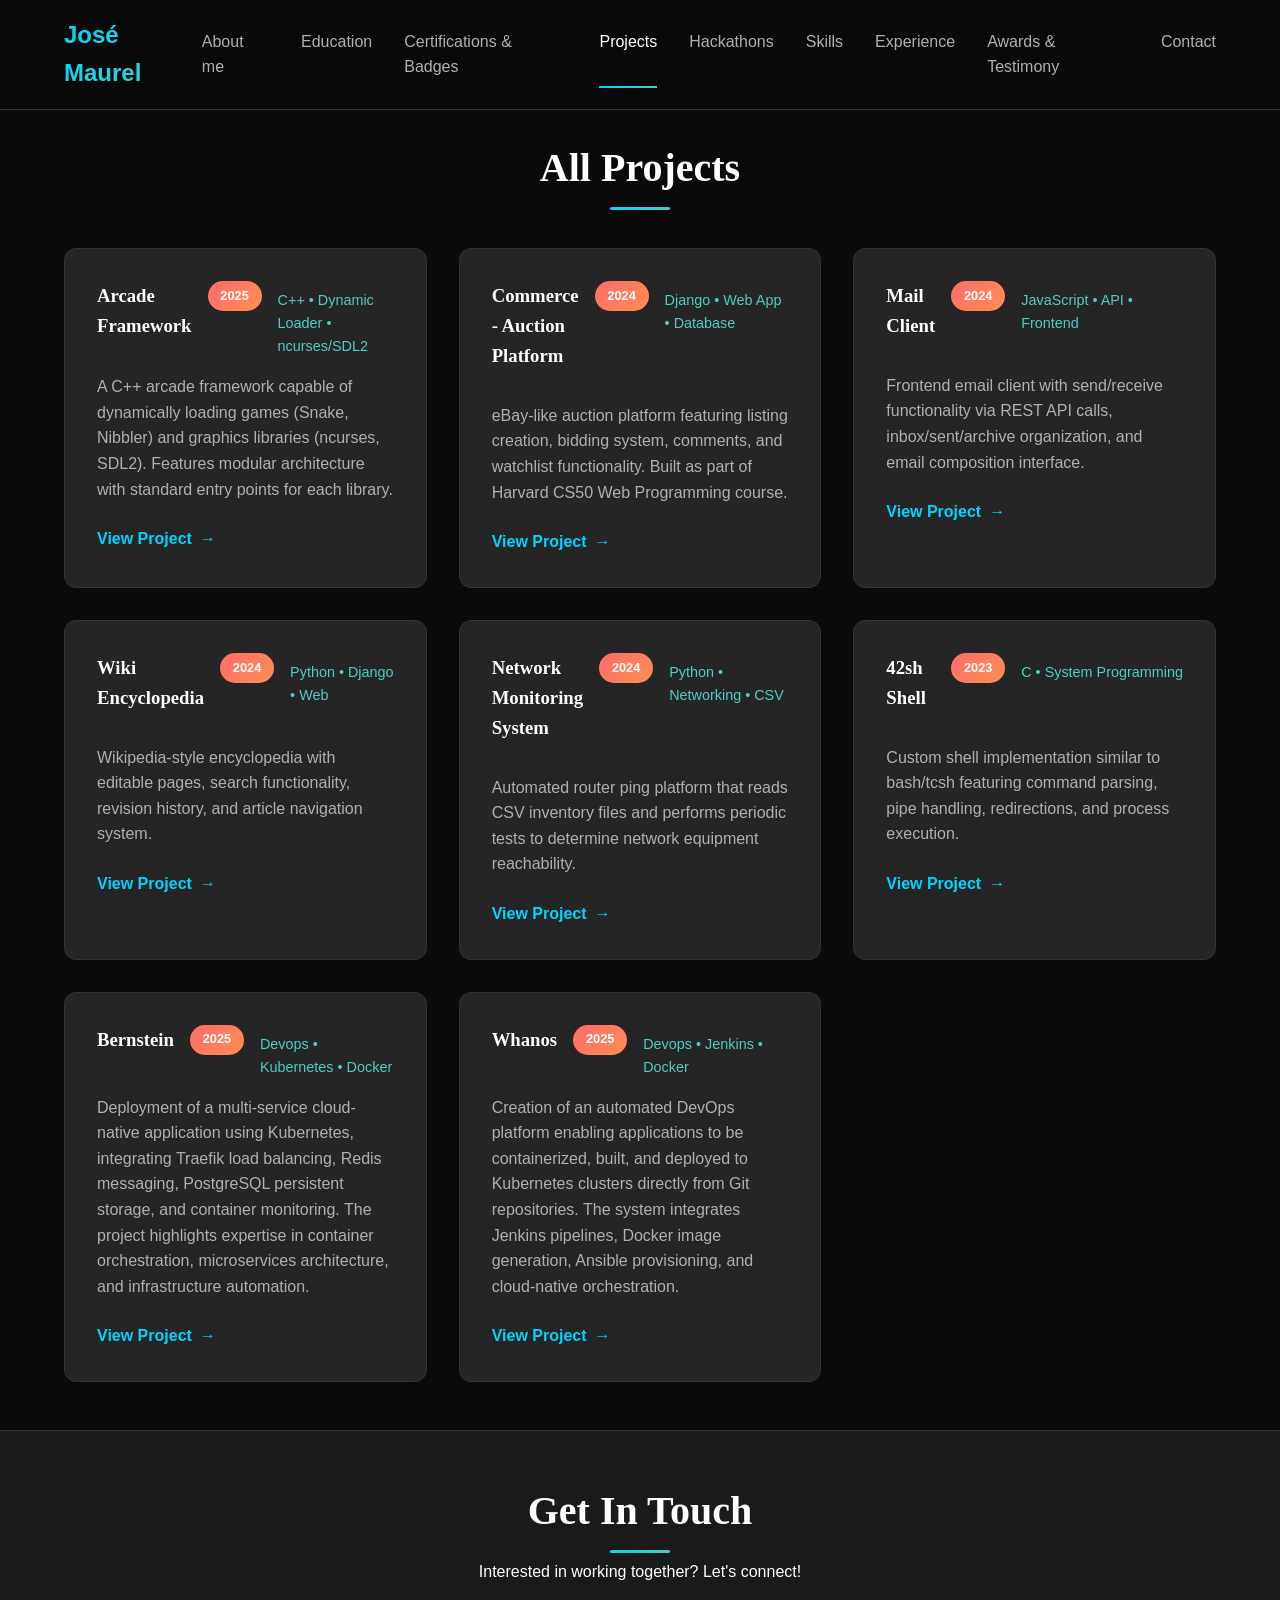
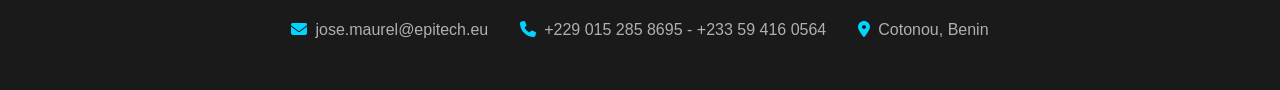
==== projects.html @ 74f6be63 "feat: add custom domain CNAME and full SEO improvements Agent-Logs-Url: https://github.com/maurelK/." ====
<!DOCTYPE html>
<html lang="en">
<head>
    <meta charset="UTF-8">
    <meta name="viewport" content="width=device-width, initial-scale=1.0">

    <!-- Primary SEO -->
    <title>Projects – José Maurel KOUASSI | DevOps & Software Development Portfolio</title>
    <meta name="description" content="Explore all software and DevOps projects by José Maurel KOUASSI, including an Arcade Framework in C++, an auction platform in Django, a blockchain web app, and more.">
    <meta name="keywords" content="José Maurel KOUASSI, Projects, Arcade Framework, Django, Blockchain, DevOps, C++, JavaScript, Portfolio">
    <meta name="author" content="José Maurel KOUASSI">
    <meta name="robots" content="index, follow">
    <link rel="canonical" href="https://maurelkouassi.dev/projects.html">

    <!-- Open Graph -->
    <meta property="og:type" content="website">
    <meta property="og:title" content="Projects – José Maurel KOUASSI | DevOps & Software Development Portfolio">
    <meta property="og:description" content="Explore all software and DevOps projects by José Maurel KOUASSI, including an Arcade Framework in C++, an auction platform in Django, a blockchain web app, and more.">
    <meta property="og:url" content="https://maurelkouassi.dev/projects.html">
    <meta property="og:image" content="https://maurelkouassi.dev/IMAGE.jpg">
    <meta property="og:site_name" content="José Maurel KOUASSI – Portfolio">
    <meta property="og:locale" content="en_US">

    <!-- Twitter Card -->
    <meta name="twitter:card" content="summary_large_image">
    <meta name="twitter:title" content="Projects – José Maurel KOUASSI | DevOps & Software Development Portfolio">
    <meta name="twitter:description" content="Explore all software and DevOps projects by José Maurel KOUASSI, including an Arcade Framework in C++, an auction platform in Django, a blockchain web app, and more.">
    <meta name="twitter:image" content="https://maurelkouassi.dev/IMAGE.jpg">

    <link rel="stylesheet" href="https://cdnjs.cloudflare.com/ajax/libs/font-awesome/6.4.2/css/all.min.css">
    <link rel="stylesheet" href="style.css">
</head>
<body>
    <header>
      <div class="big_header">
        <a href="index.html#home" class="logo">José Maurel</a>
        <nav>
            <a href="index.html#about">About me</a>
            <a href="index.html#education">Education</a>
            <a href="index.html#certifications">Certifications & Badges</a>
            <a href="index.html#projects" class="active">Projects</a>
            <a href="index.html#hackathons">Hackathons</a>
            <a href="index.html#skills">Skills</a>
            <a href="index.html#experience">Experience</a>
            <a href="index.html#awards">Awards & Testimony</a>
            <a href="index.html#contact">Contact</a>
        </nav>
        </div>
    </header>

    <main>
        <section class="projects" style="padding-top:3.5rem;">
            <h2>All Projects</h2>
            <div class="projects-grid">
                <article class="project-item">
                    <header class="project-header">
                        <h3>Arcade Framework</h3>
                        <span class="project-year">2025</span>
                        <p class="project-tech">C++ • Dynamic Loader • ncurses/SDL2</p>
                    </header>
                    <p class="project-description">A C++ arcade framework capable of dynamically loading games (Snake, Nibbler) and graphics libraries (ncurses, SDL2). Features modular architecture with standard entry points for each library.</p>
                    <a href="#" class="read-more">View Project</a>
                </article>

                <article class="project-item">
                    <header class="project-header">
                        <h3>Commerce - Auction Platform</h3>
                        <span class="project-year">2024</span>
                        <p class="project-tech">Django • Web App • Database</p>
                    </header>
                    <p class="project-description">eBay-like auction platform featuring listing creation, bidding system, comments, and watchlist functionality. Built as part of Harvard CS50 Web Programming course.</p>
                    <a href="#" class="read-more">View Project</a>
                </article>

                <article class="project-item">
                    <header class="project-header">
                        <h3>Mail Client</h3>
                        <span class="project-year">2024</span>
                        <p class="project-tech">JavaScript • API • Frontend</p>
                    </header>
                    <p class="project-description">Frontend email client with send/receive functionality via REST API calls, inbox/sent/archive organization, and email composition interface.</p>
                    <a href="#" class="read-more">View Project</a>
                </article>

                <article class="project-item">
                    <header class="project-header">
                        <h3>Wiki Encyclopedia</h3>
                        <span class="project-year">2024</span>
                        <p class="project-tech">Python • Django • Web</p>
                    </header>
                    <p class="project-description">Wikipedia-style encyclopedia with editable pages, search functionality, revision history, and article navigation system.</p>
                    <a href="#" class="read-more">View Project</a>
                </article>

                <article class="project-item">
                    <header class="project-header">
                        <h3>Network Monitoring System</h3>
                        <span class="project-year">2024</span>
                        <p class="project-tech">Python • Networking • CSV</p>
                    </header>
                    <p class="project-description">Automated router ping platform that reads CSV inventory files and performs periodic tests to determine network equipment reachability.</p>
                    <a href="#" class="read-more">View Project</a>
                </article>

                <article class="project-item">
                    <header class="project-header">
                        <h3>42sh Shell</h3>
                        <span class="project-year">2023</span>
                        <p class="project-tech">C • System Programming</p>
                    </header>
                    <p class="project-description">Custom shell implementation similar to bash/tcsh featuring command parsing, pipe handling, redirections, and process execution.</p>
                    <a href="#" class="read-more">View Project</a>
                </article>

                <article class="project-item">
                    <header class="project-header">
                        <h3>Bernstein</h3>
                        <span class="project-year">2025</span>
                        <p class="project-tech">Devops • Kubernetes • Docker</p>
                    </header>
                    <p class="project-description">Deployment of a multi-service cloud-native application using Kubernetes, integrating Traefik load balancing, Redis messaging, PostgreSQL persistent storage, and container monitoring. The project highlights expertise in container orchestration, microservices architecture, and infrastructure automation.</p>
                    <a href="#" class="read-more">View Project</a>
                </article>

                <article class="project-item">
                    <header class="project-header">
                        <h3>Whanos</h3>
                        <span class="project-year">2025</span>
                        <p class="project-tech">Devops • Jenkins • Docker</p>
                    </header>
                    <p class="project-description">Creation of an automated DevOps platform enabling applications to be containerized, built, and deployed to Kubernetes clusters directly from Git repositories. The system integrates Jenkins pipelines, Docker image generation, Ansible provisioning, and cloud-native orchestration.</p>
                    <a href="#" class="read-more">View Project</a>
                </article>
            </div>
        </section>
    </main>

    <footer>
        <div class="contact-section">
            <h2>Get In Touch</h2>
            <p>Interested in working together? Let's connect!</p>
            <div class="contact-info">
                <p><i class="fa-solid fa-envelope"></i> jose.maurel@epitech.eu</p>
                <p><i class="fa-solid fa-phone"></i> +229 015 285 8695 - +233 59 416 0564</p>
                <p><i class="fa-solid fa-location-dot"></i> Cotonou, Benin</p>
            </div>
        </div>
    </footer>

    <script src="index.js"></script>
</body>
</html>
---- style.css ----
:root {
            --primary-color: #00d4ff;
            --secondary-color: #ff6b6b;
            --accent-color: #4ecdc4;
            --bg-primary: #0a0a0a;
            --bg-secondary: #1a1a1a;
            --bg-card: #252525;
            --text-primary: #ffffff;
            --text-secondary: #b0b0b0;
            --text-muted: #808080;
            --border-color: #333333;
            --gradient-primary: linear-gradient(135deg, var(--primary-color), var(--accent-color));
            --gradient-secondary: linear-gradient(135deg, var(--secondary-color), #ff8e53);
            --shadow-light: 0 4px 6px rgba(0, 212, 255, 0.1);
            --shadow-medium: 0 8px 25px rgba(0, 0, 0, 0.3);
            --shadow-heavy: 0 15px 35px rgba(0, 0, 0, 0.5);
            --border-radius: 12px;
            --transition: all 0.3s cubic-bezier(0.4, 0, 0.2, 1);
        }

        /* Reset and Base Styles */
        * {
            margin: 0;
            padding: 0;
            box-sizing: border-box;
        }

        html {
            scroll-behavior: smooth;
            font-size: 16px;
        }
        
        body {
            font-family: 'Inter', -apple-system, BlinkMacSystemFont, 'Segoe UI', Roboto, Oxygen, Ubuntu, Cantarell, sans-serif;
            line-height: 1.6;
            color: var(--text-primary);
            background: var(--bg-primary);
            overflow-x: hidden;
        }

        /* Header and Navigation */
        .big_header
         {
            position: fixed;
            top: 0;
            left: 0;
            width: 100%;
            padding: 1rem 5%;
            background: rgba(10, 10, 10, 0.95);
            backdrop-filter: blur(10px);
            border-bottom: 1px solid var(--border-color);
            display: flex;
            justify-content: space-between;
            align-items: center;
            z-index: 1000;
            transition: var(--transition);
        }

        .logo {
            font-size: 1.5rem;
            font-weight: 700;
            background: var(--gradient-primary);
            -webkit-background-clip: text;
            background-clip: text;
            -webkit-text-fill-color: transparent;
            text-decoration: none;
            transition: var(--transition);
        }

        .logo:hover {
            transform: scale(1.05);
        }

        nav {
            display: flex;
            gap: 2rem;
        }

        nav a {
            text-decoration: none;
            color: var(--text-secondary);
            font-weight: 500;
            transition: var(--transition);
            position: relative;
            padding: 0.5rem 0;
        }

        nav a::after {
            content: '';
            position: absolute;
            bottom: 0;
            left: 0;
            width: 0;
            height: 2px;
            background: var(--gradient-primary);
            transition: var(--transition);
        }

        nav a:hover,
        nav a.active {
            color: var(--text-primary);
        }

        nav a:hover::after,
        nav a.active::after {
            width: 100%;
        }

        /* Main Content */
        main {
            margin-top: 80px;
        }

        section {
            padding: 5rem 5% 3rem;
            max-width: 1400px;
            margin: 0 auto;
        }

        h1, h2, h3 {
            margin-bottom: 1rem;
            font-family: 'Bree Serif', serif;
        }

        h1 {
            font-size: clamp(2.5rem, 5vw, 4rem);
            font-weight: 800;
            line-height: 1.2;
        }

        h2 {
            font-size: clamp(2rem, 4vw, 2.5rem);
            font-weight: 700;
            text-align: center;
            margin-bottom: 3rem;
            position: relative;
        }

        h2::after {
            content: '';
            position: absolute;
            bottom: -10px;
            left: 50%;
            transform: translateX(-50%);
            width: 60px;
            height: 3px;
            background: var(--gradient-primary);
            border-radius: 2px;
        }

        /* About Me Section */
        .about-me {
            min-height: calc(100vh - 80px);
            display: flex;
            align-items: center;
            gap: 4rem;
            padding-top: 2rem;
        }

        .about-me-image {
            flex: 1;
            display: flex;
            justify-content: center;
        }

        .about-me-image img {
            max-width: 100%;
            width: 350px;
            height: auto;
            min-height: 350px;
            border-radius: 50%;
            object-fit: cover;
            border: 4px solid transparent;
            background: var(--gradient-primary);
            padding: 4px;
            transition: var(--transition);
            box-shadow: var(--shadow-medium);
        }

        .about-me-image img:hover {
            transform: scale(1.05);
            box-shadow: var(--shadow-heavy);
        }

        .about-me-content {
            flex: 1.5;
        }

        .about-me-content h1 span {
            background: var(--gradient-primary);
            -webkit-background-clip: text;
            background-clip: text;
            -webkit-text-fill-color: transparent;
        }

        .typing-text {
            font-size: clamp(1.5rem, 3vw, 2rem);
            font-weight: 600;
            margin-bottom: 1.5rem;
        }

        .dynamic-text {
            color: var(--primary-color);
            border-right: 2px solid var(--primary-color);
            animation: blink 1s infinite;
        }

        @keyframes blink {
            0%, 50% { border-color: transparent; }
            51%, 100% { border-color: var(--primary-color); }
        }

        .about-me-content p {
            font-size: 1.1rem;
            color: var(--text-secondary);
            margin-bottom: 2rem;
            line-height: 1.8;
        }

        .social-icons {
            display: flex;
            gap: 1rem;
            margin-bottom: 2rem;
        }

        .social-icons a {
            width: 50px;
            height: 50px;
            border-radius: 50%;
            background: var(--bg-card);
            display: flex;
            align-items: center;
            justify-content: center;
            color: var(--text-secondary);
            font-size: 1.2rem;
            transition: var(--transition);
            border: 1px solid var(--border-color);
        }

        .social-icons a:hover {
            background: var(--gradient-primary);
            color: white;
            transform: translateY(-3px);
            box-shadow: var(--shadow-light);
        }

        .action-buttons {
            display: flex;
            gap: 1rem;
        }

        .btn-primary,
        .btn-secondary {
            padding: 0.8rem 2rem;
            border: none;
            border-radius: var(--border-radius);
            font-weight: 600;
            cursor: pointer;
            transition: var(--transition);
            display: flex;
            align-items: center;
            gap: 0.5rem;
            font-size: 1rem;
        }

        .btn-primary {
            background: var(--gradient-primary);
            color: white;
        }

        .btn-primary:hover {
            transform: translateY(-2px);
            box-shadow: var(--shadow-medium);
        }

        .btn-secondary {
            background: transparent;
            color: var(--text-primary);
            border: 2px solid var(--border-color);
        }

        .btn-secondary:hover {
            border-color: var(--primary-color);
            color: var(--primary-color);
            transform: translateY(-2px);
        }

        /* Card Components */
        .card {
            background: var(--bg-card);
            border-radius: var(--border-radius);
            padding: 2rem;
            border: 1px solid var(--border-color);
            transition: var(--transition);
            height: 100%;
        }

        .card:hover {
            transform: translateY(-5px);
            box-shadow: var(--shadow-medium);
            border-color: var(--primary-color);
        }

        /* Education Section */
        .education-container {
            display: grid;
            grid-template-columns: repeat(3, 1fr);
            gap: 1.6rem;
            align-items: stretch;
        }

        .education-item {
            background: linear-gradient(180deg, rgba(255,255,255,0.02), transparent), var(--bg-card);
            border-radius: calc(var(--border-radius) - 2px);
            padding: 1.6rem;
            border: 1px solid rgba(255,255,255,0.04);
            transition: transform 0.28s ease, box-shadow 0.28s ease;
            display: flex;
            flex-direction: column;
            justify-content: space-between;
            gap: 0.8rem;
            min-height: 180px;
        }

        .education-item:hover {
            transform: translateY(-6px);
            box-shadow: var(--shadow-medium);
            border-color: rgba(0,212,255,0.12);
        }

        .education-item h3 {
            color: var(--text-primary);
            font-size: 1.05rem;
            margin-bottom: 0.25rem;
            line-height: 1.25;
        }

        .institution {
            color: var(--primary-color);
            font-weight: 700;
            margin: 0;
            font-size: 0.95rem;
        }

        .duration {
            color: var(--text-muted);
            font-size: 0.85rem;
        }

        /* Make the education section responsive: 2 columns on medium, 1 on small */
        @media (max-width: 1100px) {
            .education-container { grid-template-columns: repeat(2, 1fr); }
        }

        @media (max-width: 768px) {
            .education-container { grid-template-columns: 1fr; }
        }

        /* Certifications Section */
        .certifications-grid {
            display: grid;
            grid-template-columns: repeat(auto-fit, minmax(280px, 1fr));
            gap: 2rem;
        }

        .certification-item {
            background: var(--bg-card);
            border-radius: var(--border-radius);
            padding: 2rem;
            border: 1px solid var(--border-color);
            transition: var(--transition);
            text-align: center;
        }

        .certification-item:hover {
            transform: translateY(-5px);
            box-shadow: var(--shadow-medium);
            border-color: var(--accent-color);
        }

        .certification-item img {
            width: 80px;
            height: 80px;
            border-radius: 50%;
            margin-bottom: 1rem;
            border: 2px solid var(--border-color);
        }

        .certification-item h3 {
            color: var(--text-primary);
            margin-bottom: 0.5rem;
            font-size: 1.1rem;
        }

        .year {
            background: var(--gradient-primary);
            color: white;
            padding: 0.3rem 0.8rem;
            border-radius: 20px;
            font-size: 0.8rem;
            font-weight: 600;
        }

        /* Projects Section */
        .projects-grid {
            display: grid;
            grid-template-columns: repeat(auto-fit, minmax(350px, 1fr));
            gap: 2rem;
        }

        .project-item {
            background: var(--bg-card);
            border-radius: var(--border-radius);
            padding: 2rem;
            border: 1px solid var(--border-color);
            transition: var(--transition);
            position: relative;
            overflow: hidden;
        }

        .project-item::before {
            content: '';
            position: absolute;
            top: 0;
            left: 0;
            width: 100%;
            height: 3px;
            background: var(--gradient-primary);
            transform: scaleX(0);
            transition: var(--transition);
        }

        .project-item:hover::before {
            transform: scaleX(1);
        }

        .project-item:hover {
            transform: translateY(-5px);
            box-shadow: var(--shadow-medium);
        }

        .project-header {
            margin-bottom: 1rem;
            display: flex;
            align-items: flex-start;
            justify-content: space-between;
            gap: 1rem;
        }

        .project-header h3 {
            flex: 1;
        }

        .project-year {
            background: var(--gradient-secondary);
            color: white;
            padding: 0.3rem 0.8rem;
            border-radius: 20px;
            font-size: 0.8rem;
            font-weight: 600;
            white-space: nowrap;
        }

        .project-tech {
            color: var(--accent-color);
            font-size: 0.9rem;
            font-weight: 500;
            margin-top: 0.5rem;
        }

        .project-description {
            color: var(--text-secondary);
            line-height: 1.6;
            margin-bottom: 1.5rem;
        }

        .read-more {
            color: var(--primary-color);
            text-decoration: none;
            font-weight: 600;
            display: inline-flex;
            align-items: center;
            gap: 0.5rem;
            transition: var(--transition);
        }

        .read-more::after {
            content: '→';
            transition: var(--transition);
        }

        .read-more:hover {
            gap: 1rem;
        }

        /* Skills Section */
        .skills-grid {
            display: grid;
            grid-template-columns: repeat(auto-fit, minmax(300px, 1fr));
            gap: 2rem;
        }

        .skills-category {
            background: var(--bg-card);
            border-radius: var(--border-radius);
            padding: 2rem;
            border: 1px solid var(--border-color);
            transition: var(--transition);
        }

        .skills-category:hover {
            transform: translateY(-5px);
            box-shadow: var(--shadow-medium);
        }

        .skills-category h3 {
            color: var(--primary-color);
            margin-bottom: 1rem;
            display: flex;
            align-items: center;
            gap: 0.5rem;
        }

        .skills-category ul {
            list-style: none;
        }

        .skills-category li {
            color: var(--text-secondary);
            margin-bottom: 0.8rem;
            padding-left: 1rem;
            position: relative;
        }

        .skills-category li::before {
            content: '▶';
            color: var(--accent-color);
            position: absolute;
            left: 0;
        }

        /* Experience Section */
        .experience-item {
            background: var(--bg-card);
            border-radius: var(--border-radius);
            padding: 2rem;
            border: 1px solid var(--border-color);
            display: flex;
            align-items: center;
            gap: 2rem;
            transition: var(--transition);
        }

        .experience-item:hover {
            transform: translateY(-3px);
            box-shadow: var(--shadow-medium);
        }

        .company-logo img {
            width: 80px;
            height: 80px;
            border-radius: var(--border-radius);
            object-fit: contain;
        }

        .experience-content h3 {
            color: var(--primary-color);
            margin-bottom: 0.5rem;
        }

        .company {
            font-weight: 600;
            margin-bottom: 0.3rem;
        }

        .duration {
            color: var(--text-muted);
            font-size: 0.9rem;
            margin-bottom: 1rem;
        }

        .description {
            color: var(--text-secondary);
            line-height: 1.6;
        }

        /* Footer */
        footer {
            background: var(--bg-secondary);
            border-top: 1px solid var(--border-color);
            padding: 3rem 5%;
            text-align: center;
        }

        .contact-section h2 {
            margin-bottom: 1rem;
        }

        .contact-info {
            display: flex;
            justify-content: center;
            gap: 2rem;
            flex-wrap: wrap;
            margin-top: 2rem;
        }

        .contact-info p {
            color: var(--text-secondary);
            display: flex;
            align-items: center;
            gap: 0.5rem;
        }

        .contact-info i {
            color: var(--primary-color);
        }

        /* Contact Form & Grid Styles */
        .contact-grid {
            display: grid;
            grid-template-columns: 1fr 360px;
            gap: 2rem;
            align-items: start;
            padding: 2.5rem 5%;
            max-width: 1200px;
            margin: 2rem auto 4rem;
        }

        .contact-left,
        .contact-right {
            width: 100%;
        }

        .contact-form-card {
            background: var(--bg-card);
            border: 1px solid var(--border-color);
            padding: 1.6rem;
            border-radius: var(--border-radius);
            box-shadow: var(--shadow-light);
        }

        .contact-form-card h2 {
            margin-bottom: 0.25rem;
        }

        .contact-form-card p {
            color: var(--text-secondary);
            margin-bottom: 1rem;
        }

        .form-row {
            display: flex;
            flex-direction: column;
            gap: 0.4rem;
            margin-bottom: 0.8rem;
        }

        .form-row label {
            font-size: 0.9rem;
            color: var(--text-secondary);
        }

        .form-row input,
        .form-row textarea {
            padding: 0.6rem 0.8rem;
            border-radius: 8px;
            border: 1px solid var(--border-color);
            background: rgba(255,255,255,0.02);
            color: var(--text-primary);
            outline: none;
            transition: var(--transition);
        }

        .form-row input:focus,
        .form-row textarea:focus {
            border-color: rgba(0,212,255,0.18);
            box-shadow: 0 6px 24px rgba(0,212,255,0.04);
        }

        .form-actions {
            display: flex;
            gap: 0.8rem;
            align-items: center;
            margin-top: 0.6rem;
        }

        .form-status {
            color: var(--text-secondary);
            margin-top: 0.6rem;
            font-size: 0.95rem;
        }

        @media (max-width: 768px) {
            .contact-grid { grid-template-columns: 1fr; padding: 1.5rem 3%; }
            .form-actions { flex-direction: column; align-items: stretch; }
            .contact-right { order: 2; }
            .contact-left { order: 1; }
        }

        /* Right column contact info styling */
        .contact-info-right p {
            text-align: left;
            font-size: 1rem;
            margin-bottom: 0.6rem;
        }

        .contact-right h2 {
            margin-bottom: 0.25rem;
        }

        .contact-right p {
            color: var(--text-secondary);
            margin-bottom: 1rem;
        }

        /* Animated "Voir plus" button */
        .projects-more {
            text-align: center;
            margin-top: 2rem;
        }

        .btn-voir-plus {
            display: inline-flex;
            align-items: center;
            gap: 0.6rem;
            padding: 1rem 2.5rem;
            background: var(--gradient-primary);
            color: white;
            border: none;
            border-radius: var(--border-radius);
            font-weight: 600;
            font-size: 1.05rem;
            text-decoration: none;
            cursor: pointer;
            transition: transform 0.3s ease, box-shadow 0.3s ease;
            animation: pulse-bounce 2s ease-in-out infinite;
        }

        .btn-voir-plus:hover {
            transform: translateY(-3px);
            box-shadow: var(--shadow-medium);
            animation: none;
        }

        .btn-voir-plus i {
            display: inline-block;
            animation: arrow-bounce 1.5s ease-in-out infinite;
        }

        @keyframes pulse-bounce {
            0%, 100% {
                opacity: 1;
                transform: scale(1);
            }
            50% {
                opacity: 0.85;
                transform: scale(1.03);
            }
        }

        @keyframes arrow-bounce {
            0%, 100% {
                transform: translateY(0);
            }
            50% {
                transform: translateY(6px);
            }
        }

        /* Responsive Design */
        @media (max-width: 768px) {
            .big_header {
                padding: 1rem 3%;
                flex-direction: column;
                gap: 1rem;
            }

            nav {
                flex-wrap: wrap;
                justify-content: center;
                gap: 1rem;
            }

            nav a {
                font-size: 0.9rem;
            }

            section {
                padding: 3rem 3% 2rem;
            }

            .about-me {
                flex-direction: column;
                text-align: center;
                min-height: auto;
                padding-top: 4rem;
            }

            .about-me-image img {
                width: 280px;
                min-height: 280px;
            }

            .action-buttons {
                justify-content: center;
                flex-wrap: wrap;
            }

            .education-container,
            .certifications-grid,
            .projects-grid,
            .skills-grid,
            .hackathons-container,
            .awards-container {
                grid-template-columns: 1fr;
            }

            .experience-item {
                flex-direction: column;
                text-align: center;
            }

            .contact-info {
                flex-direction: column;
                gap: 1rem;
            }

            .project-header {
                flex-direction: column;
            }

            .project-year {
                align-self: flex-start;
            }
        }

        @media (max-width: 480px) {
            section {
                padding: 2rem 5% 1.5rem;
            }

            .btn-primary,
            .btn-secondary {
                padding: 0.7rem 1.5rem;
                font-size: 0.9rem;
            }

            .card {
                padding: 1.5rem;
            }
        }

        /* Hackathons Section - Innovative Design */
        .hackathons-container {
            display: grid;
            grid-template-columns: repeat(auto-fit, minmax(340px, 1fr));
            gap: 2.5rem;
        }

        .hackathon-item {
            position: relative;
            background: linear-gradient(135deg, var(--bg-card) 0%, rgba(78, 205, 196, 0.05) 100%);
            border-radius: var(--border-radius);
            padding: 2.5rem;
            border: 1px solid var(--border-color);
            overflow: hidden;
            transition: var(--transition);
            display: flex;
            flex-direction: column;
        }

        .hackathon-item::before {
            content: '';
            position: absolute;
            inset: 0;
            border-radius: var(--border-radius);
            padding: 1px;
            background: linear-gradient(135deg, var(--primary-color), var(--accent-color), transparent);
            -webkit-mask: linear-gradient(#fff 0 0) content-box, linear-gradient(#fff 0 0);
            -webkit-mask-composite: xor;
            mask-composite: exclude;
            opacity: 0;
            transition: opacity 0.3s ease;
        }

        .hackathon-item:hover {
            transform: translateY(-8px);
            box-shadow: var(--shadow-medium);
        }

        .hackathon-item:hover::before {
            opacity: 1;
        }

        .hackathon-header {
            margin-bottom: 1.5rem;
            position: relative;
            z-index: 1;
        }

        .hackathon-header h3 {
            color: var(--text-primary);
            margin-bottom: 0.5rem;
            font-size: 1.3rem;
            font-weight: 700;
        }

        .hackathon-year {
            display: inline-block;
            background: var(--gradient-primary);
            color: white;
            padding: 0.4rem 1rem;
            border-radius: 20px;
            font-size: 0.8rem;
            font-weight: 600;
            margin-bottom: 0.8rem;
        }

        .hackathon-event {
            color: var(--accent-color);
            font-size: 0.95rem;
            font-weight: 500;
            line-height: 1.5;
            margin: 0.5rem 0;
        }

        .hackathon-description {
            color: var(--text-secondary);
            line-height: 1.7;
            margin-bottom: 1.5rem;
            flex-grow: 1;
            position: relative;
            z-index: 1;
        }

        .hackathon-item .read-more {
            align-self: flex-start;
        }

        /* Awards Section - Badge Style */
        .awards-container {
            display: grid;
            grid-template-columns: repeat(auto-fit, minmax(300px, 1fr));
            gap: 2rem;
        }

        .award-item {
            position: relative;
            background: linear-gradient(135deg, rgba(0, 212, 255, 0.08), rgba(78, 205, 196, 0.08));
            border-radius: var(--border-radius);
            padding: 2.5rem;
            border: 2px solid transparent;
            background-clip: padding-box;
            backdrop-filter: blur(10px);
            transition: var(--transition);
            text-align: left;
            overflow: hidden;
        }

        .award-item::before {
            position: absolute;
            top: -10px;
            right: 10px;
            font-size: 3rem;
            opacity: 0.1;
            animation: float 6s ease-in-out infinite;
        }

        .award-item::after {
            content: '';
            position: absolute;
            top: 0;
            left: 0;
            right: 0;
            height: 2px;
            background: var(--gradient-primary);
            transform: scaleX(0);
            transform-origin: left;
            transition: transform 0.4s cubic-bezier(0.34, 1.56, 0.64, 1);
        }

        .award-item:hover::after {
            transform: scaleX(1);
        }

        .award-item:hover {
            border-color: var(--primary-color);
            box-shadow: 0 10px 40px rgba(0, 212, 255, 0.15);
            transform: translateY(-5px);
        }

        .award-item h3 {
            color: var(--primary-color);
            font-size: 1.3rem;
            margin-bottom: 0.8rem;
            font-weight: 700;
            position: relative;
            z-index: 1;
        }

        .award-item h3::before {
            content: '✦ ';
            color: var(--accent-color);
            animation: sparkle 1.5s ease-in-out infinite;
        }

        .award-description {
            color: var(--text-secondary);
            line-height: 1.7;
            margin-bottom: 1rem;
            position: relative;
            z-index: 1;
        }

        .award-description a {
            color: var(--primary-color);
            text-decoration: none;
            font-weight: 600;
            transition: var(--transition);
            border-bottom: 1px solid transparent;
        }

        .award-description a:hover {
            border-bottom-color: var(--primary-color);
        }

        .award-year {
            display: inline-block;
            background: var(--gradient-secondary);
            color: white;
            padding: 0.4rem 0.9rem;
            border-radius: 20px;
            font-size: 0.75rem;
            font-weight: 700;
            position: relative;
            z-index: 1;
            letter-spacing: 0.5px;
        }

        /* Ensure pseudo-elements don't block clicks */
        .hackathon-item::before,
        .award-item::before,
        .award-item::after {
            pointer-events: none;
        }

        .hackathon-item .read-more,
        .award-item .read-more {
            position: relative;
            z-index: 2;
        }

        @keyframes float {
            0%, 100% { transform: translateY(0px); }
            50% { transform: translateY(-20px); }
        }

        @keyframes sparkle {
            0%, 100% { opacity: 1; }
            50% { opacity: 0.5; }
        }

        /* Loading Animation */
        @keyframes fadeInUp {
            from {
                opacity: 0;
                transform: translateY(30px);
            }
            to {
                opacity: 1;
                transform: translateY(0);
            }
        }

        .card,
        .project-item,
        .certification-item,
        .education-item,
        .hackathon-item,
        .award-item {
            animation: fadeInUp 0.6s ease-out;
        }
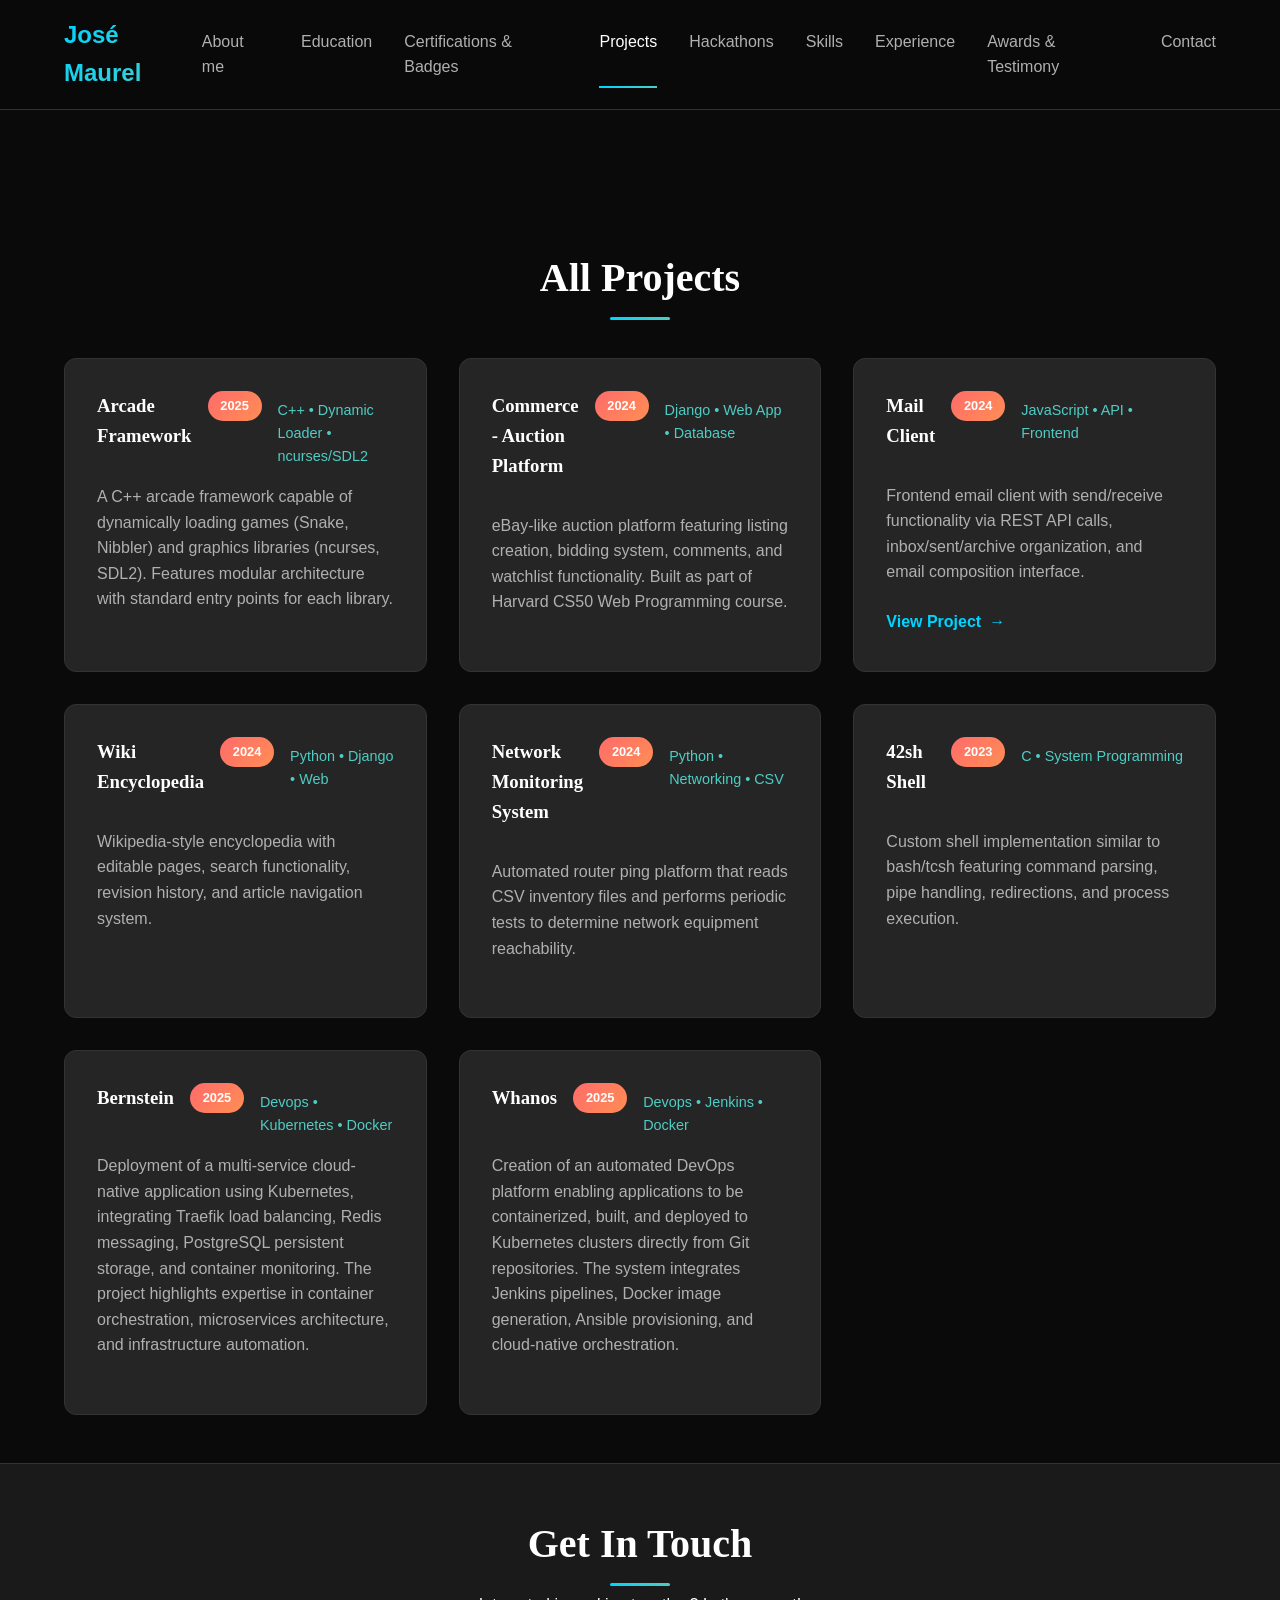
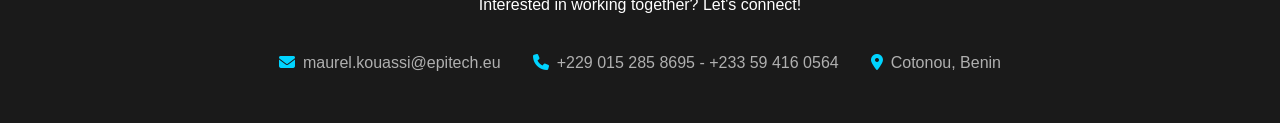
==== commit 3e82e16c: "Change contact email address Updated contact email address from jose.maurel@epitech.eu to maurel.kou" ====
--- a/projects.html
+++ b/projects.html
@@ -10,14 +10,14 @@
     <meta name="keywords" content="José Maurel KOUASSI, Projects, Arcade Framework, Django, Blockchain, DevOps, C++, JavaScript, Portfolio">
     <meta name="author" content="José Maurel KOUASSI">
     <meta name="robots" content="index, follow">
-    <link rel="canonical" href="https://maurelkouassi.dev/projects.html">
+    <link rel="canonical" href="https://maurelk.github.io/.dev/projects.html">
 
     <!-- Open Graph -->
     <meta property="og:type" content="website">
     <meta property="og:title" content="Projects – José Maurel KOUASSI | DevOps & Software Development Portfolio">
     <meta property="og:description" content="Explore all software and DevOps projects by José Maurel KOUASSI, including an Arcade Framework in C++, an auction platform in Django, a blockchain web app, and more.">
-    <meta property="og:url" content="https://maurelkouassi.dev/projects.html">
-    <meta property="og:image" content="https://maurelkouassi.dev/IMAGE.jpg">
+    <meta property="og:url" content="https://maurelk.github.io/.dev/projects.html">
+    <meta property="og:image" content="https://maurelk.github.io/.dev/IMAGE.jpg">
     <meta property="og:site_name" content="José Maurel KOUASSI – Portfolio">
     <meta property="og:locale" content="en_US">
 
@@ -25,7 +25,7 @@
     <meta name="twitter:card" content="summary_large_image">
     <meta name="twitter:title" content="Projects – José Maurel KOUASSI | DevOps & Software Development Portfolio">
     <meta name="twitter:description" content="Explore all software and DevOps projects by José Maurel KOUASSI, including an Arcade Framework in C++, an auction platform in Django, a blockchain web app, and more.">
-    <meta name="twitter:image" content="https://maurelkouassi.dev/IMAGE.jpg">
+    <meta name="twitter:image" content="https://maurelk.github.io/.dev/IMAGE.jpg">
 
     <link rel="stylesheet" href="https://cdnjs.cloudflare.com/ajax/libs/font-awesome/6.4.2/css/all.min.css">
     <link rel="stylesheet" href="style.css">
@@ -59,7 +59,6 @@
                         <p class="project-tech">C++ • Dynamic Loader • ncurses/SDL2</p>
                     </header>
                     <p class="project-description">A C++ arcade framework capable of dynamically loading games (Snake, Nibbler) and graphics libraries (ncurses, SDL2). Features modular architecture with standard entry points for each library.</p>
-                    <a href="#" class="read-more">View Project</a>
                 </article>
 
                 <article class="project-item">
@@ -69,7 +68,6 @@
                         <p class="project-tech">Django • Web App • Database</p>
                     </header>
                     <p class="project-description">eBay-like auction platform featuring listing creation, bidding system, comments, and watchlist functionality. Built as part of Harvard CS50 Web Programming course.</p>
-                    <a href="#" class="read-more">View Project</a>
                 </article>
 
                 <article class="project-item">
@@ -89,7 +87,6 @@
                         <p class="project-tech">Python • Django • Web</p>
                     </header>
                     <p class="project-description">Wikipedia-style encyclopedia with editable pages, search functionality, revision history, and article navigation system.</p>
-                    <a href="#" class="read-more">View Project</a>
                 </article>
 
                 <article class="project-item">
@@ -99,7 +96,6 @@
                         <p class="project-tech">Python • Networking • CSV</p>
                     </header>
                     <p class="project-description">Automated router ping platform that reads CSV inventory files and performs periodic tests to determine network equipment reachability.</p>
-                    <a href="#" class="read-more">View Project</a>
                 </article>
 
                 <article class="project-item">
@@ -109,7 +105,6 @@
                         <p class="project-tech">C • System Programming</p>
                     </header>
                     <p class="project-description">Custom shell implementation similar to bash/tcsh featuring command parsing, pipe handling, redirections, and process execution.</p>
-                    <a href="#" class="read-more">View Project</a>
                 </article>
 
                 <article class="project-item">
@@ -119,7 +114,6 @@
                         <p class="project-tech">Devops • Kubernetes • Docker</p>
                     </header>
                     <p class="project-description">Deployment of a multi-service cloud-native application using Kubernetes, integrating Traefik load balancing, Redis messaging, PostgreSQL persistent storage, and container monitoring. The project highlights expertise in container orchestration, microservices architecture, and infrastructure automation.</p>
-                    <a href="#" class="read-more">View Project</a>
                 </article>
 
                 <article class="project-item">
@@ -129,7 +123,6 @@
                         <p class="project-tech">Devops • Jenkins • Docker</p>
                     </header>
                     <p class="project-description">Creation of an automated DevOps platform enabling applications to be containerized, built, and deployed to Kubernetes clusters directly from Git repositories. The system integrates Jenkins pipelines, Docker image generation, Ansible provisioning, and cloud-native orchestration.</p>
-                    <a href="#" class="read-more">View Project</a>
                 </article>
             </div>
         </section>
@@ -140,7 +133,7 @@
             <h2>Get In Touch</h2>
             <p>Interested in working together? Let's connect!</p>
             <div class="contact-info">
-                <p><i class="fa-solid fa-envelope"></i> jose.maurel@epitech.eu</p>
+                <p><i class="fa-solid fa-envelope"></i> maurel.kouassi@epitech.eu</p>
                 <p><i class="fa-solid fa-phone"></i> +229 015 285 8695 - +233 59 416 0564</p>
                 <p><i class="fa-solid fa-location-dot"></i> Cotonou, Benin</p>
             </div>
--- a/style.css
+++ b/style.css
@@ -42,9 +42,10 @@
         /* Header and Navigation */
         .big_header
          {
-            position: fixed;
+            position: sticky;
             top: 0;
             left: 0;
+            z-index: 1000;
             width: 100%;
             padding: 1rem 5%;
             background: rgba(10, 10, 10, 0.95);
@@ -1080,4 +1081,4 @@
         .hackathon-item,
         .award-item {
             animation: fadeInUp 0.6s ease-out;
-        }+        }
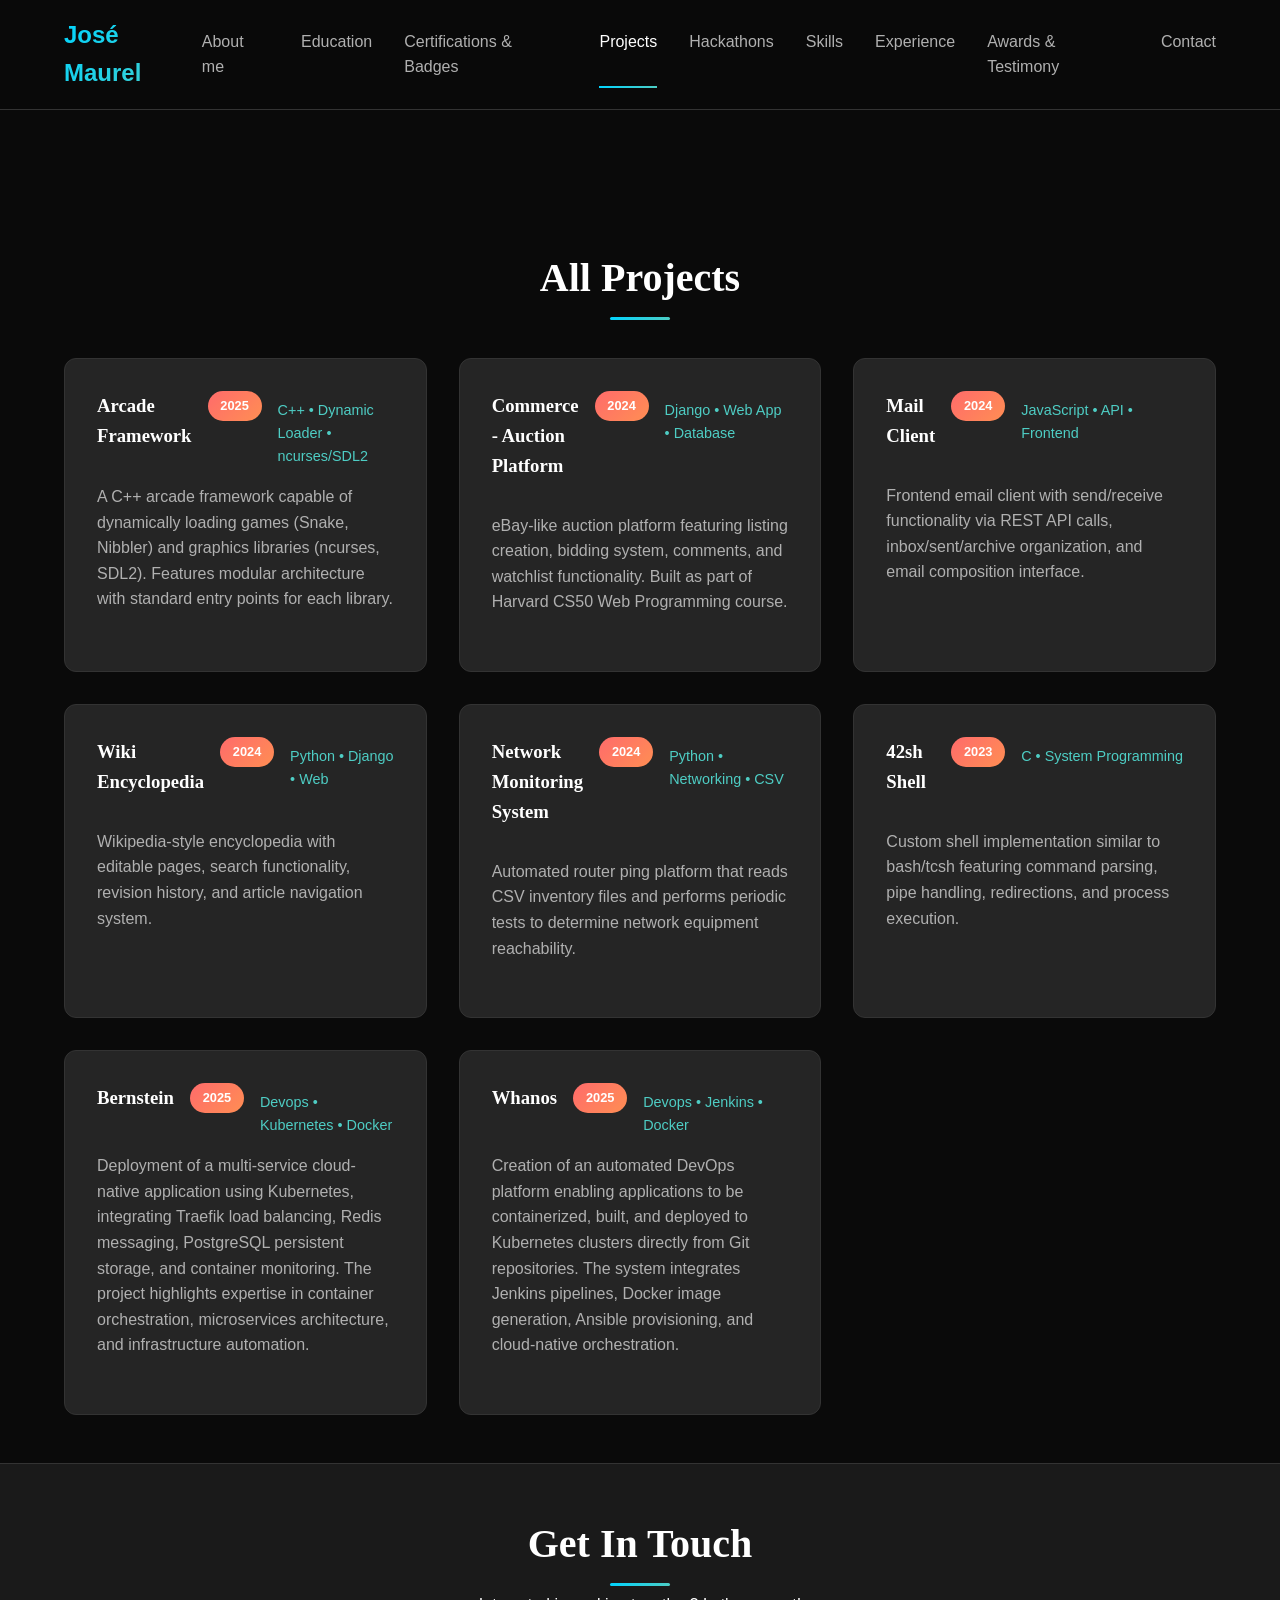
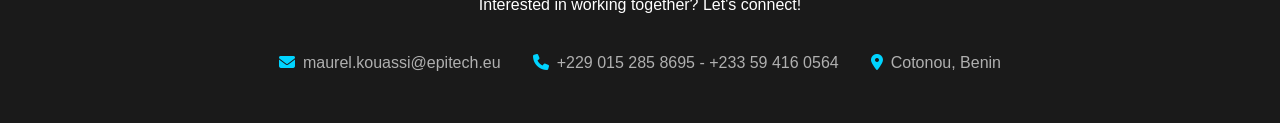
==== commit 448e285a: "Remove 'View Project' link from projects.html Removed the 'View Project' link from the project descr" ====
--- a/projects.html
+++ b/projects.html
@@ -77,7 +77,6 @@
                         <p class="project-tech">JavaScript • API • Frontend</p>
                     </header>
                     <p class="project-description">Frontend email client with send/receive functionality via REST API calls, inbox/sent/archive organization, and email composition interface.</p>
-                    <a href="#" class="read-more">View Project</a>
                 </article>
 
                 <article class="project-item">
